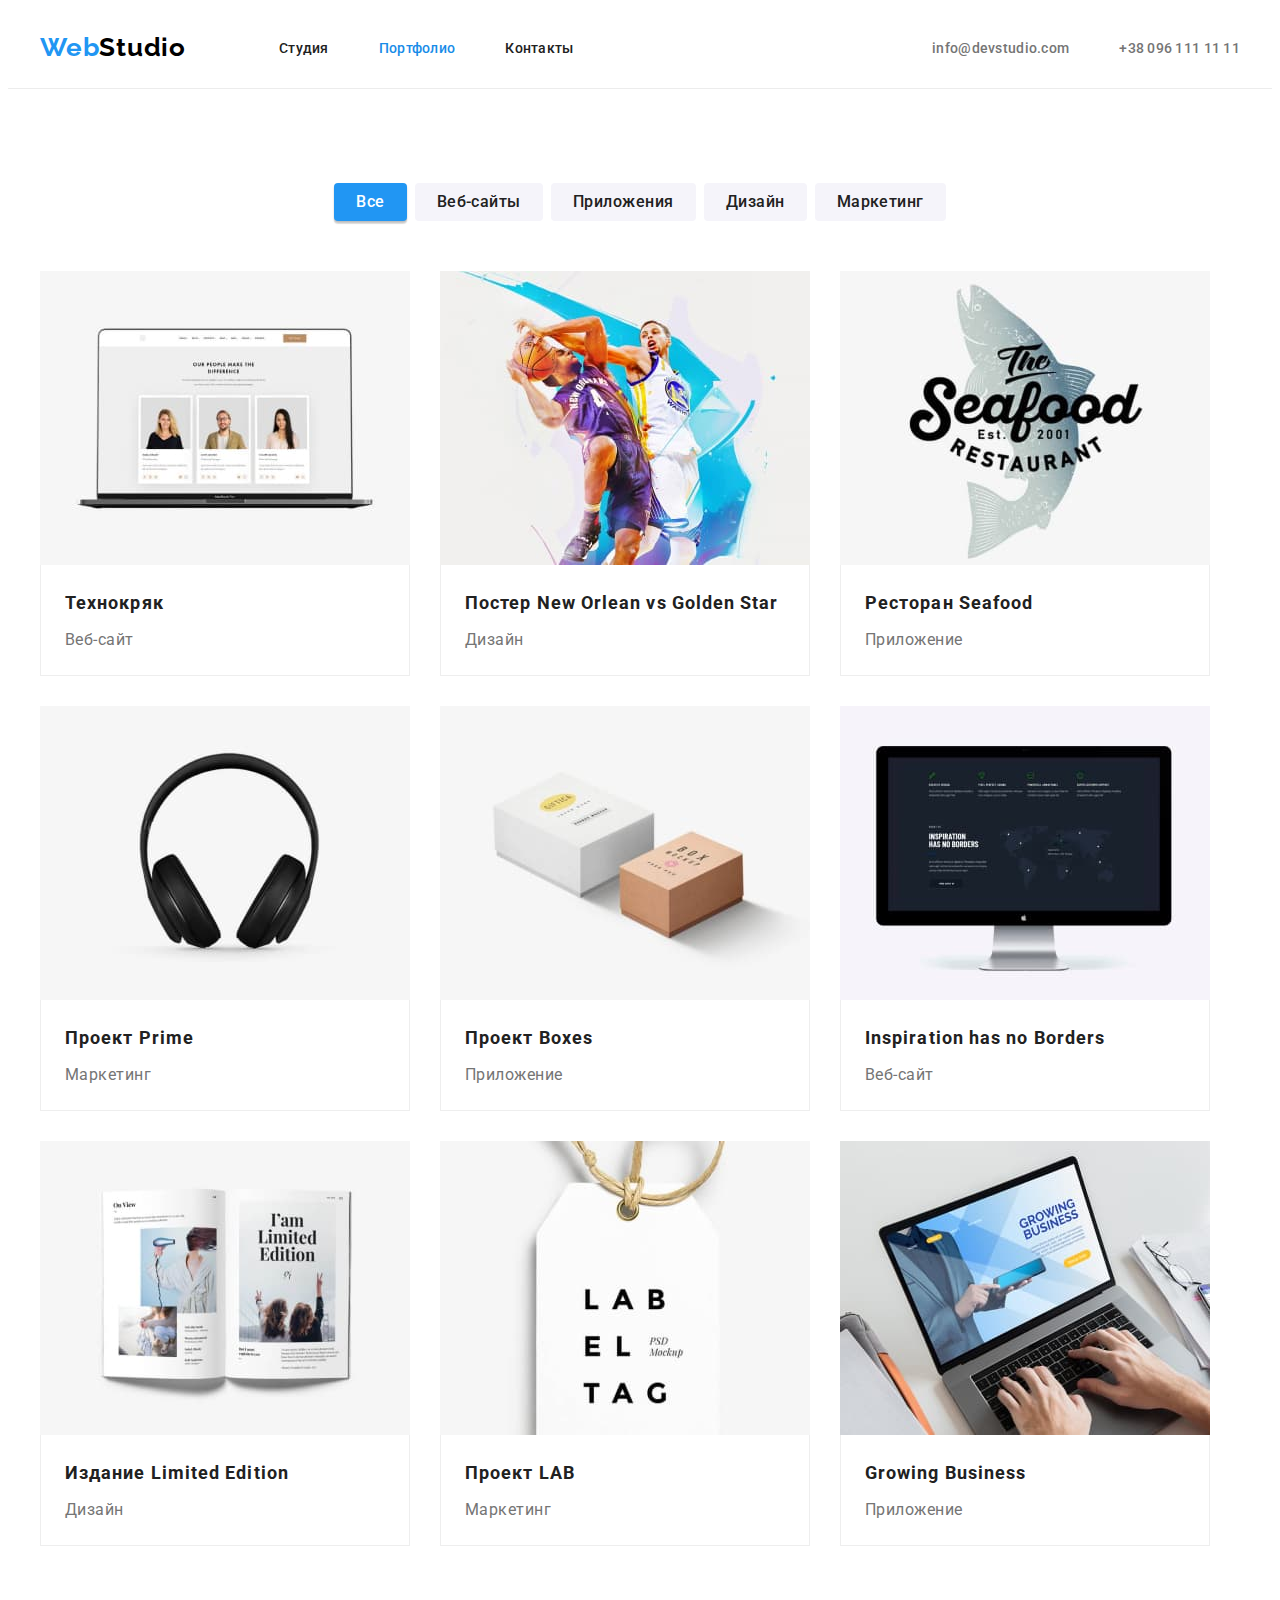
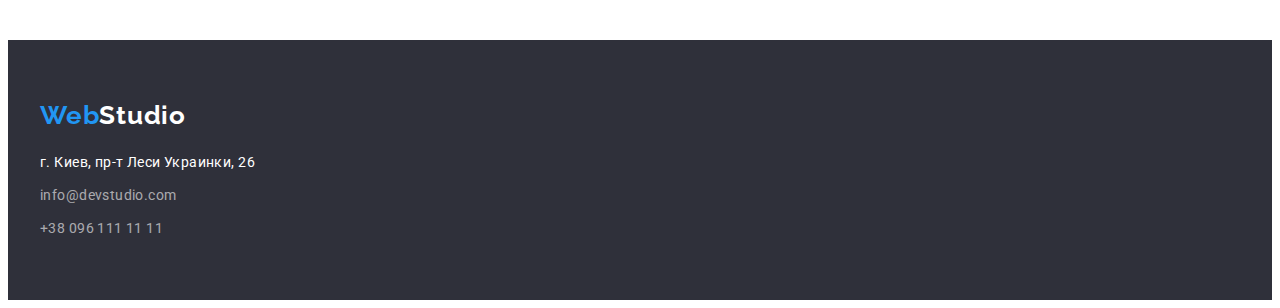
==== portfolio.html @ fa932905 "copy from 3hw" ====
<!DOCTYPE html>
<html lang="ru">
  <head>
    <meta charset="UTF-8" />
    <meta http-equiv="X-UA-Compatible" content="IE=edge" />
    <meta name="viewport" content="width=device-width, initial-scale=1.0" />
    <title>Портфолио</title> 
    <link rel="stylesheet" href="https://cdnjs.cloudflare.com/ajax/libs/modern-normalize/1.1.0/modern-normalize.min.css" integrity="sha512-wpPYUAdjBVSE4KJnH1VR1HeZfpl1ub8YT/NKx4PuQ5NmX2tKuGu6U/JRp5y+Y8XG2tV+wKQpNHVUX03MfMFn9Q==" crossorigin="anonymous" referrerpolicy="no-referrer" />
    <link rel="preconnect" href="https://fonts.googleapis.com" />
    <link rel="preconnect" href="https://fonts.gstatic.com" crossorigin />
    <link
      href="https://fonts.googleapis.com/css2?family=Raleway:wght@700&family=Roboto:wght@400;500;700&display=swap"
      rel="stylesheet"
    />
   
    <link rel="stylesheet" href="./css/styles.css" />
  </head>
  <body>
    <!-- Хедер -->
    <header class="header">
      <div class="container header-container">
        <nav class="navigation">
         <a href="./index.html" class="logo"
          ><span class="logo-first-part">Web</span>Studio</a
        > 
        <ul class="navigation-list list">
          <li class="navigation-item">
            <a href="./index.html" class="navigation-link">Студия</a>
          </li>
          <li class="navigation-item">
            <a href="./portfolio.html" class="navigation-link active-page">Портфолио</a>
          </li>
          <li class="navigation-item">
            <a href="" class="navigation-link">Контакты</a>
          </li>
        </ul>
      </nav>
      <ul class="navigation-list-mail list">
        <li class="navigation-item-mail">
          <a href="mailto:info@devstudio.com" class="navigation-link-mail">info@devstudio.com</a>
        </li>
        <li class="navigation-item-mail">
          <a href="tel:+380961111111" class="navigation-link-mail">+38 096 111 11 11</a>
        </li>
    </ul>
  </div>
    </header>
    <!--Список услуг-->
    <main >
      <section class="filtres section">
        
        <h1 hidden>Список услуг</h1>
          <ul class="filtres-list list">
            <li class="filtres-item"><button type="button" class="filtres-btn current-btn">Все</button></li>
            <li class="filtres-item"><button type="button" class="filtres-btn">Веб-сайты</button></li>
            <li class="filtres-item"><button type="button" class="filtres-btn">Приложения</button></li>
            <li class="filtres-item"><button type="button" class="filtres-btn">Дизайн</button></li>
            <li class="filtres-item"><button type="button" class="filtres-btn">Маркетинг</button></li>
        </ul>
        <div class="container">
        <ul class="portfolio-list list">
          <li class="portfolio-item">
            <a href="" class="portfolio-link">
              <img
                src="./images/portfolio-img1.jpg"
                alt="веб сайт Технокряк"
                width="370"
                height="294"
                class="services-img"
              />
              <div class="container-services-img">
              <h2 class="portfolio-title">Технокряк</h2>
              <p class="portfolio-text">Веб-сайт</p>
            </div>
            </a>
          </li>
          <li class="portfolio-item">
            <a href="" class="portfolio-link">
              <img
                src="./images/portfolio-img2.jpg"
                alt="Постер Нового Орлеана"
                width="370"
                height="294"
                class="services-img"
              />
              <div class="container-services-img">
              <h2 class="portfolio-title">Постер <span lang="en">New Orlean vs Golden Star</span></h2>
              <p class="portfolio-text">Дизайн</p>
            </div>
            </a>
          </li>
          <li class="portfolio-item">
            <a href="" class="portfolio-link">
              <img
                src="./images/portfolio-img3.jpg"
                alt="Ресторан морской еды"
                width="370"
                height="294"
                class="services-img"
              />
              <div class="container-services-img">
              <h2 class="portfolio-title">Ресторан <span lang="en">Seafood</span></h2>
              <p class="portfolio-text">Приложение</p>
            </div>
            </a>
          </li>
          <li class="portfolio-item">
            <a href="" class="portfolio-link">
              <img
                src="./images/portfolio-img4.jpg"
                alt="проект прайм"
                width="370"
                height="294"
                class="services-img"
              />
              <div class="container-services-img">
              <h2 class="portfolio-title">Проект <span lang="en">Prime</span></h2>
              <p class="portfolio-text">Маркетинг</p>
            </div>
            </a>
          </li>
          <li class="portfolio-item">
            <a href="" class="portfolio-link">
              <img
                src="./images/portfolio-img5.jpg"
                alt="проект боксу"
                width="370"
                height="294"
                class="services-img"
              />
              <div class="container-services-img">
              <h2 class="portfolio-title">Проект <span lang="en">Boxes</span></h2>
              <p class="portfolio-text">Приложение</p>
            </div>
            </a>
          </li>
          <li class="portfolio-item">
            <a href="" class="portfolio-link">
              <img
                src="./images/portfolio-img6.jpg"
                alt="проект веб-сайту"
                width="370"
                height="294"
                class="services-img"
              />
              <div class="container-services-img">
              <h2 lang="en" class="portfolio-title">Inspiration has no Borders</h2>
              <p class="portfolio-text">Веб-сайт</p>
            </div>
            </a>
          </li>
          <li class="portfolio-item">
            <a href="" class="portfolio-link">
              <img
                src="./images/portfolio-img7.jpg"
                alt="Дизайн издания"
                width="370"
                height="294"
                class="services-img"
              />
              <div class="container-services-img">
              <h2 class="portfolio-title">Издание <span lang="en">Limited Edition</span></h2>
              <p class="portfolio-text">Дизайн</p>
            </div>
            </a>
          </li>
          <li class="portfolio-item">
            <a href="" class="portfolio-link">
              <img
                src="./images/portfolio-img8.jpg"
                alt="проект ЛАБ"
                width="370"
                height="294"
                class="services-img"
              />
              <div class="container-services-img">
              <h2 class="portfolio-title">Проект <span lang="en">LAB</span></h2>
              <p class="portfolio-text">Маркетинг</p>
            </div>
            </a>
          </li>
          <li class="portfolio-item">
            <a href="" class="portfolio-link">
              <img
                src="./images/portfolio-img9.jpg"
                alt="проект ЛАБ"
                width="370"
                height="294"
                class="services-img"
              />
              <div class="container-services-img">
              <h2 lang="en" class="portfolio-title">Growing Business</h2>
              <p class="portfolio-text">Приложение</p>
            </div>
            </a>
          </li>
        </ul>
      </div>
      </section>
    </main>

    <!-- подвал -->
    <footer class="footer">
      <div class="container">
       <a href="./index.html" class="footer-logo"><span class="logo-first-part">Web</span>Studio</a
         >
         <address class="footer-address">
           <ul class="address-list list">
             <li class="address-item"><p class="address-item-map">г. Киев, пр-т Леси Украинки, 26</p></li>
             <li class="address-item"><a href="mailto:info@devstudio.com" class="address-link-mail" >info@devstudio.com</a></li>
             <li class="address-item"><a href="tel:+380961111111" class="address-link-mail">+38 096 111 11 11</a></li>
           </ul>
         </address>
      </div>
     </footer>
  </body>
</html>
---- css/styles.css ----
:root {
  --logo-text-color: #000000;
  --button-hero-footter-color: #ffffff;
  --accent-color: #2196f3;
  --team-background-color: #f5f4fa;
  --button-color-accent: #188ce8;
  --title-text-color: #212121;
  --text-color: #757575;
  --footer-background-color: #2f303a;
  --footer-color-mail-tel: rgba(255, 255, 255, 0.6);
}

body {
  font-family: "Roboto", sans-serif;
  font-size: 14px;
  color: var(--title-text-color);
  background-color: var(--button-hero-footter-color);
}

h1,
h2,
h3,
h4,
h5,
h6,
p {
  margin: 0;
}

ul {
  margin: 0;
  padding: 0;
}

img {
  display: block;
}

a {
  text-decoration: none;
}

.list {
  list-style: none;
  padding: 0;
}

.section {
  padding-top: 94px;
  padding-bottom: 94px;
}

/* хедер */

.header {
  border-bottom: 1px solid #ECECEC;
}

.container {
  width: 1200px;
  padding: 0 15px;
  margin: 0 auto;
}

.header-container {
  display: flex;
  align-items: center;
}
.navigation {
  display: flex;
  align-items: center;
}

.logo {
  padding-top: 24px;
  padding-bottom: 25px;
  margin-right: 93px;
  font-family: "Raleway", sans-serif;
  font-weight: bold;
  font-size: 26px;
  line-height: calc(31 / 26);
  letter-spacing: 0.03em;
  color: var(--logo-text-color);
}

.logo-first-part {

  color: var(--accent-color);
}

.navigation-list {
  display: flex;

}


.navigation-item + .navigation-item {
  margin-left: 50px;
}

.navigation-link {
  padding-top: 32px;
  padding-bottom: 32px;
  font-weight: 500;
  line-height: calc(16 / 12);
  letter-spacing: 0.02em;
  color: var(--title-text-color);
}

.navigation-link:hover,
.navigation-link:focus {
  color: var(--accent-color);
}

.navigation-list-mail {
  display: flex;
  margin-left: auto;
}

.navigation-item-mail + .navigation-item-mail {
  margin-left: 50px;
}

.navigation-link-mail {
  padding-top: 32px;
  padding-bottom: 32px;
  font-weight: 500;
  line-height: calc(16 / 14);
  letter-spacing: 0.02em;
  color: var(--text-color);
}
.navigation-link-mail:hover,
.navigation-link-mail:focus {
  color: var(--accent-color);
}
.active-page {
  color: var(--button-color-accent);
}

/* Герой */

/* задаємо колір фону, щоб було видно заголовок */

.hero {
  background-color: var(--footer-background-color);
  text-align: center;
  padding-top: 200px;
  padding-bottom: 200px;
}

.hero-title {
  margin-bottom: 30px;
  font-weight: 900;
  font-size: 44px;
  line-height: 1.36;
  letter-spacing: 0.06em;
  text-transform: uppercase;

  color: var(--button-hero-footter-color);
}
.hero-btn {
  padding: 10px 32px;
  min-width: 200px;
  height: 50px;
  font-family: inherit;
  font-weight: 700;
  font-size: 16px;
  line-height: 1.87;
  letter-spacing: 0.06em;
  cursor: pointer;
  border: none;
  background: var(--accent-color);
  box-shadow: 0px 4px 4px rgba(0, 0, 0, 0.15);
  border-radius: 4px;
  color: var(--button-hero-footter-color);
}

.hero-btn:hover,
.hero-btn:focus {
  background-color: var(--button-color-accent);
  color: var(--button-hero-footter-color);
}

/* Особенности */

.features-list {
  display: flex;
  
}

.features-item {
  width: 270px;
}

.features-item + .features-item {
  margin-left: 30px;
}

.features-title {
  font-weight: 700;
  line-height: calc(16 / 14);
  letter-spacing: 0.03em;
  text-transform: uppercase;
}


.features-title {
  margin-bottom: 10px;
}

.features-text {
  font-weight: normal;
  line-height: 1.71;
  letter-spacing: 0.03em;
  color: var(--text-color);
}

/* Работа */

.work-title,
.team-title {
  margin-bottom: 50px;
  text-align: center;
  font-size: 36px;
  font-weight: 700;
  line-height: calc(16 / 14);
  letter-spacing: 0.03em;
}


.work-list {
  display: flex;
}

.work-item + .work-item {
  margin-left: 30px;
}

/* наша команда */

.team {
  background-color: var(--team-background-color);
}


.team-list {
  display: flex;
}

.team-item {
box-shadow: 0px 1px 3px rgba(0, 0, 0, 0.12), 0px 1px 1px rgba(0, 0, 0, 0.14), 0px 2px 1px rgba(0, 0, 0, 0.2);
border-radius: 0px 0px 4px 4px;
  background-color: var(--button-hero-footter-color);
}

.team-item + .team-item {
  margin-left: 30px;
}

.container-team-img {
  padding-top: 30px;
  padding-bottom: 30px;
  text-align: center;
}

.team-name {
  margin-bottom: 10px;
  font-weight: 500;
  font-size: 16px;
  line-height: calc(19 / 15);
  letter-spacing: 0.03em;
}

.team-profession {
  font-size: 16px;
  line-height: calc(19 / 16);
  letter-spacing: 0.03em;
  color: var(--text-color);
}

/* футер */

.footer {
  background-color: var(--footer-background-color);
  padding-top: 60px;
}

.footer-logo {
  font-family: "Raleway", sans-serif;
  font-weight: 700;
  font-size: 26px;
  line-height: calc(31 / 26);
  letter-spacing: 0.03em;
  color: var(--button-hero-footter-color);
}

.address-list {
  margin-top: 20px;
  padding-bottom: 60px;
  font-style: normal;
  font-weight: normal;
  line-height: 1.71;
  letter-spacing: 0.03em;
}

.address-item {
  margin-bottom: 9px;
}
.address-item:last-child {
  margin-bottom: 0;
}

.address-item-map {
 

  color: var(--button-hero-footter-color);
}

.address-link-mail {
  color: var(--footer-color-mail-tel);
}

.address-link-mail:hover,
.address-link-mail:focus {
  color: var(--accent-color);
}

/* портфолио */

.filtres-list {
  display: flex;
  justify-content: center;
}

.filtres-item + .filtres-item {
  margin-left: 8px;
}

.filtres-btn {
  padding: 6px 22px;
  font-family: inherit;
  background-color: var(--team-background-color);
  font-weight: 500;
  font-size: 16px;
  line-height: 1.62;
  text-align: center;
  letter-spacing: 0.03em;
  border: none;
  border-radius: 4px;
  cursor: pointer;
  color: var(--title-text-color);
}

.filtres-btn:hover,
.filtres-btn:focus {
  color: var(--button-hero-footter-color);
  box-shadow: 0px 3px 1px rgba(0, 0, 0, 0.1), 0px 1px 2px rgba(0, 0, 0, 0.08),
    0px 2px 2px rgba(0, 0, 0, 0.12);
  background-color: var(--accent-color);
}

.current-btn {
  color: var(--button-hero-footter-color);
  box-shadow: 0px 3px 1px rgba(0, 0, 0, 0.1), 0px 1px 2px rgba(0, 0, 0, 0.08),
    0px 2px 2px rgba(0, 0, 0, 0.12);
  background-color: var(--accent-color);
}


.filtres-list {
  display: flex;
  margin-bottom: 50px;
}

.portfolio-list {
  display: flex;
  flex-wrap: wrap;
}

.portfolio-item {
width: 370px;
margin-right: 30px;
margin-bottom: 30px;
}

.portfolio-item:nth-child(3n) {
  margin-right: 0;
}

.portfolio-item:nth-last-child(-n+3) {
  margin-bottom: 0;
}

.container-services-img {
  padding: 20px 24px;
  border-right:1px solid #EEEEEE;
  border-bottom:1px solid #EEEEEE;
  border-left:1px solid #EEEEEE;
}

.portfolio-title {
  margin-bottom: 4px;
  font-weight: 700;
  font-size: 18px;
  line-height: 2;
  letter-spacing: 0.06em;
  color: var(--title-text-color);
}


.portfolio-text {
  font-size: 16px;
  line-height: 1.87;
  letter-spacing: 0.03em;
  color: var(--text-color);
}
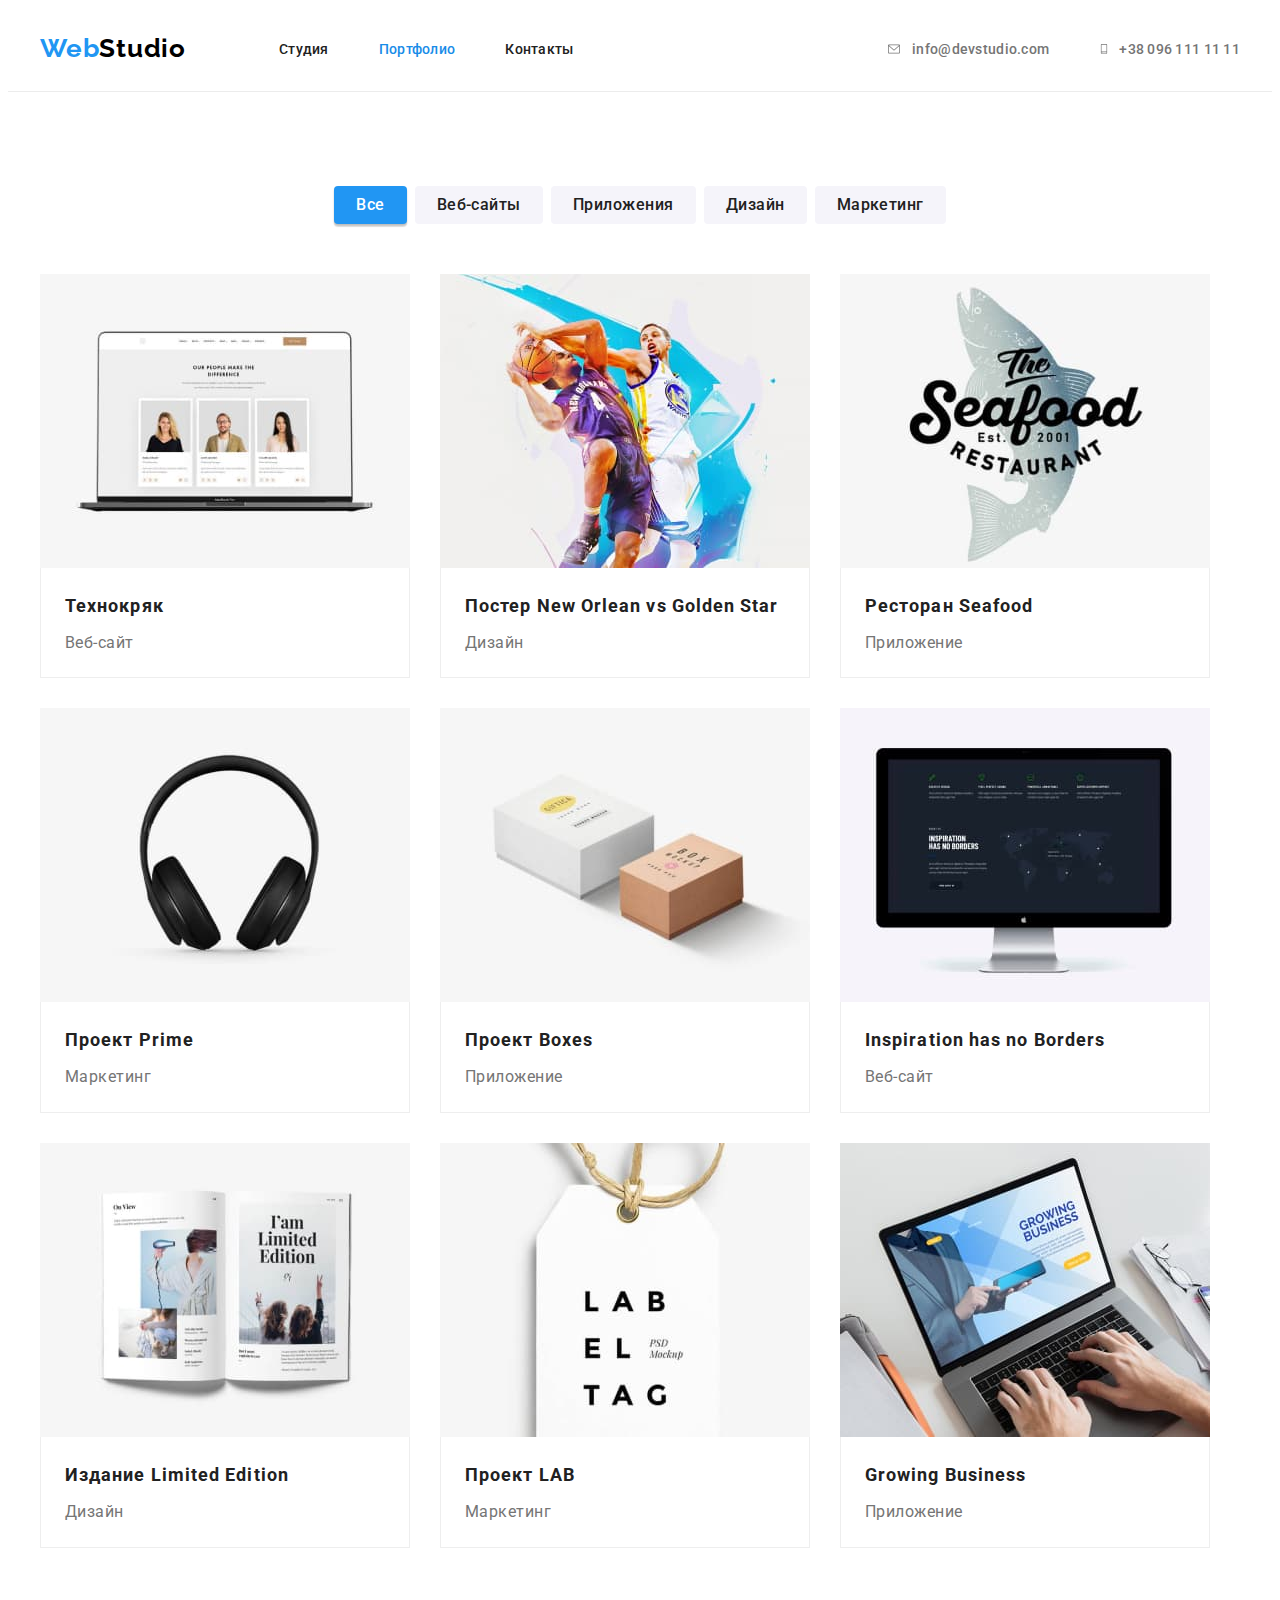
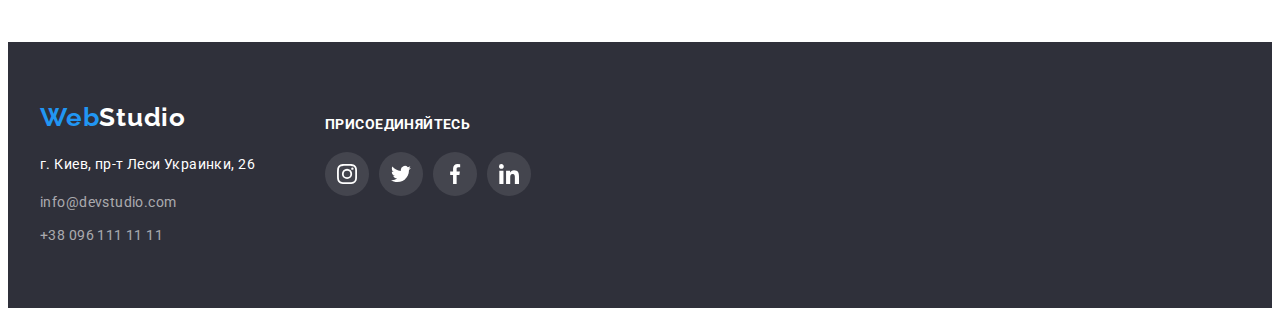
==== commit f8f596d2: "finish" ====
--- a/portfolio.html
+++ b/portfolio.html
@@ -37,18 +37,22 @@
       </nav>
       <ul class="navigation-list-mail list">
         <li class="navigation-item-mail">
-          <a href="mailto:info@devstudio.com" class="navigation-link-mail">info@devstudio.com</a>
+          <a href="mailto:info@devstudio.com" class="navigation-link-mail">
+            <svg class="icon-navigation" width="16" height="12">
+              <use href="./images/icons.svg#icon-envelope"></use></svg>info@devstudio.com</a>
         </li>
         <li class="navigation-item-mail">
-          <a href="tel:+380961111111" class="navigation-link-mail">+38 096 111 11 11</a>
+          <a href="tel:+380961111111" class="navigation-link-mail">
+            <svg class="icon-navigation" width="10" height="16">
+              <use href="./images/icons.svg#icon-smartphone"></use></svg>+38 096 111 11 11</a>
         </li>
-    </ul>
+      </ul>
   </div>
     </header>
     <!--Список услуг-->
     <main >
       <section class="filtres section">
-        
+        <div class="container">
         <h1 hidden>Список услуг</h1>
           <ul class="filtres-list list">
             <li class="filtres-item"><button type="button" class="filtres-btn current-btn">Все</button></li>
@@ -57,7 +61,7 @@
             <li class="filtres-item"><button type="button" class="filtres-btn">Дизайн</button></li>
             <li class="filtres-item"><button type="button" class="filtres-btn">Маркетинг</button></li>
         </ul>
-        <div class="container">
+        
         <ul class="portfolio-list list">
           <li class="portfolio-item">
             <a href="" class="portfolio-link">
@@ -201,17 +205,63 @@
 
     <!-- подвал -->
     <footer class="footer">
-      <div class="container">
-       <a href="./index.html" class="footer-logo"><span class="logo-first-part">Web</span>Studio</a
-         >
-         <address class="footer-address">
-           <ul class="address-list list">
-             <li class="address-item"><p class="address-item-map">г. Киев, пр-т Леси Украинки, 26</p></li>
-             <li class="address-item"><a href="mailto:info@devstudio.com" class="address-link-mail" >info@devstudio.com</a></li>
-             <li class="address-item"><a href="tel:+380961111111" class="address-link-mail">+38 096 111 11 11</a></li>
-           </ul>
-         </address>
+      <div class="container-footer container">
+        <div class="container-logo">
+          <a href="./index.html" class="footer-logo"
+            ><span class="logo-first-part">Web</span>Studio</a
+          >
+          <address class="footer-address">
+            <ul class="address-list list">
+              <li class="address-item">
+                <p class="address-item-map">г. Киев, пр-т Леси Украинки, 26</p>
+              </li>
+              <li class="address-item">
+                <a href="mailto:info@devstudio.com" class="address-link-mail"
+                  >info@devstudio.com</a
+                >
+              </li>
+              <li class="address-item">
+                <a href="tel:+380961111111" class="address-link-mail"
+                  >+38 096 111 11 11</a
+                >
+              </li>
+            </ul>
+          </address>
+        </div>
+        <div class="footer-social">
+          <p class="footer-social-title">присоединяйтесь</p>
+          <ul class="footer-social-list list">
+            <li class="footer-social-item">
+              <a href="" class="footer-social-link">
+                <svg class="footer-social-icon" width="20" height="20">
+                  <use href="./images/icons.svg#icon-instagram"></use>
+                </svg>
+              </a>
+            </li>
+            <li class="footer-social-item">
+              <a href="" class="footer-social-link">
+                <svg class="footer-social-icon" width="20" height="20">
+                  <use href="./images/icons.svg#icon-twitter"></use>
+                </svg>
+              </a>
+            </li>
+            <li class="footer-social-item">
+              <a href="" class="footer-social-link">
+                <svg class="footer-social-icon" width="20" height="20">
+                  <use href="./images/icons.svg#icon-facebook"></use>
+                </svg>
+              </a>
+            </li>
+            <li class="footer-social-item">
+              <a href="" class="footer-social-link">
+                <svg class="footer-social-icon" width="20" height="20">
+                  <use href="./images/icons.svg#icon-linkedin"></use>
+                </svg>
+              </a>
+            </li>
+          </ul>
+        </div>
       </div>
-     </footer>
+    </footer>
   </body>
 </html>
--- a/css/styles.css
+++ b/css/styles.css
@@ -8,6 +8,7 @@
   --text-color: #757575;
   --footer-background-color: #2f303a;
   --footer-color-mail-tel: rgba(255, 255, 255, 0.6);
+  --color-link: #afb1b8;
 }
 
 body {
@@ -22,8 +23,7 @@
 h3,
 h4,
 h5,
-h6,
-p {
+h6 {
   margin: 0;
 }
 
@@ -34,6 +34,8 @@
 
 img {
   display: block;
+  max-width: 100%;
+  height: auto;
 }
 
 a {
@@ -53,7 +55,7 @@
 /* хедер */
 
 .header {
-  border-bottom: 1px solid #ECECEC;
+  border-bottom: 1px solid #ececec;
 }
 
 .container {
@@ -84,21 +86,19 @@
 }
 
 .logo-first-part {
-
   color: var(--accent-color);
 }
 
 .navigation-list {
   display: flex;
-
-}
-
+}
 
 .navigation-item + .navigation-item {
   margin-left: 50px;
 }
 
 .navigation-link {
+  display: block;
   padding-top: 32px;
   padding-bottom: 32px;
   font-weight: 500;
@@ -122,6 +122,9 @@
 }
 
 .navigation-link-mail {
+  display: flex;
+  align-items: center;
+  justify-content: center;
   padding-top: 32px;
   padding-bottom: 32px;
   font-weight: 500;
@@ -132,7 +135,14 @@
 .navigation-link-mail:hover,
 .navigation-link-mail:focus {
   color: var(--accent-color);
-}
+  fill: var(--accent-color);
+}
+.icon-navigation {
+  display: flex;
+  margin-right: 10px;
+  fill: currentColor;
+}
+
 .active-page {
   color: var(--button-color-accent);
 }
@@ -144,10 +154,28 @@
 .hero {
   background-color: var(--footer-background-color);
   text-align: center;
+}
+
+.background-hero {
+  max-width: 1600px;
+  height: 600px;
+  margin-left: auto;
+  margin-right: auto;
+  background-image: linear-gradient(
+      to right,
+      rgba(47, 48, 58, 0.4),
+      rgba(47, 48, 58, 0.4)
+    ),
+    url("../images/background-team.jpg");
+  background-repeat: no-repeat;
+  background-position: center;
+  background-size: cover;
+}
+
+.container-hero {
   padding-top: 200px;
   padding-bottom: 200px;
 }
-
 .hero-title {
   margin-bottom: 30px;
   font-weight: 900;
@@ -169,7 +197,7 @@
   letter-spacing: 0.06em;
   cursor: pointer;
   border: none;
-  background: var(--accent-color);
+  background-color: var(--accent-color);
   box-shadow: 0px 4px 4px rgba(0, 0, 0, 0.15);
   border-radius: 4px;
   color: var(--button-hero-footter-color);
@@ -178,22 +206,27 @@
 .hero-btn:hover,
 .hero-btn:focus {
   background-color: var(--button-color-accent);
-  color: var(--button-hero-footter-color);
 }
 
 /* Особенности */
 
 .features-list {
   display: flex;
-  
-}
-
-.features-item {
-  width: 270px;
 }
 
 .features-item + .features-item {
   margin-left: 30px;
+}
+
+.features-background-icon {
+  display: flex;
+  width: 270px;
+  height: 120px;
+  border-radius: 4px;
+  margin-bottom: 30px;
+  background-color: var(--team-background-color);
+  justify-content: center;
+  align-items: center;
 }
 
 .features-title {
@@ -203,12 +236,12 @@
   text-transform: uppercase;
 }
 
-
 .features-title {
   margin-bottom: 10px;
 }
 
 .features-text {
+  margin: 0;
   font-weight: normal;
   line-height: 1.71;
   letter-spacing: 0.03em;
@@ -217,8 +250,13 @@
 
 /* Работа */
 
+.work-section {
+  padding-bottom: 94px;
+}
+
 .work-title,
-.team-title {
+.team-title,
+.clients-title {
   margin-bottom: 50px;
   text-align: center;
   font-size: 36px;
@@ -227,7 +265,6 @@
   letter-spacing: 0.03em;
 }
 
-
 .work-list {
   display: flex;
 }
@@ -242,14 +279,14 @@
   background-color: var(--team-background-color);
 }
 
-
 .team-list {
   display: flex;
 }
 
 .team-item {
-box-shadow: 0px 1px 3px rgba(0, 0, 0, 0.12), 0px 1px 1px rgba(0, 0, 0, 0.14), 0px 2px 1px rgba(0, 0, 0, 0.2);
-border-radius: 0px 0px 4px 4px;
+  box-shadow: 0px 1px 3px rgba(0, 0, 0, 0.12), 0px 1px 1px rgba(0, 0, 0, 0.14),
+    0px 2px 1px rgba(0, 0, 0, 0.2);
+  border-radius: 0px 0px 4px 4px;
   background-color: var(--button-hero-footter-color);
 }
 
@@ -272,10 +309,69 @@
 }
 
 .team-profession {
+  margin-top: 0;
+  margin-bottom: 16px;
   font-size: 16px;
   line-height: calc(19 / 16);
   letter-spacing: 0.03em;
   color: var(--text-color);
+}
+
+.team-social-list {
+  display: flex;
+  justify-content: center;
+  align-items: center;
+}
+
+.team-social-item + .team-social-item {
+  margin-left: 10px;
+}
+
+.team-social-link {
+  width: 44px;
+  height: 44px;
+  border-radius: 50%;
+  display: flex;
+  justify-content: center;
+  align-items: center;
+  fill: var(--color-link);
+}
+
+
+
+.team-social-link:hover {
+  background-color: var(--accent-color);
+  fill: var(--button-hero-footter-color);
+}
+
+/* Секция 5 */
+
+.clients-list {
+  display: flex;
+  align-items: center;
+  justify-content: center;
+}
+
+.clients-item + .clients-item {
+  margin-left: 30px;
+}
+
+.client-link {
+  display: flex;
+  width: 170px;
+  height: 92px;
+  align-items: center;
+  justify-content: center;
+  border: 1px solid var(--color-link);
+  box-sizing: border-box;
+  border-radius: 4px;
+  fill: var(--color-link);
+}
+
+.client-link:hover,
+.client-link:focus {
+  border-color: var(--accent-color);
+  fill: var(--accent-color);
 }
 
 /* футер */
@@ -283,9 +379,22 @@
 .footer {
   background-color: var(--footer-background-color);
   padding-top: 60px;
+  padding-bottom: 60px;
+ 
+}
+
+.container-footer {
+  display: flex;
+  
+}
+
+.container-logo {
+  margin-right: 70px;
+  
 }
 
 .footer-logo {
+  
   font-family: "Raleway", sans-serif;
   font-weight: 700;
   font-size: 26px;
@@ -295,8 +404,8 @@
 }
 
 .address-list {
+
   margin-top: 20px;
-  padding-bottom: 60px;
   font-style: normal;
   font-weight: normal;
   line-height: 1.71;
@@ -306,13 +415,13 @@
 .address-item {
   margin-bottom: 9px;
 }
+
 .address-item:last-child {
   margin-bottom: 0;
 }
 
 .address-item-map {
- 
-
+  margin-top: 0;
   color: var(--button-hero-footter-color);
 }
 
@@ -323,6 +432,46 @@
 .address-link-mail:hover,
 .address-link-mail:focus {
   color: var(--accent-color);
+}
+
+.footer-social-list {
+  display: flex;
+}
+.footer-social-title {
+  font-weight: 700;
+  line-height: calc(16 / 14);
+  letter-spacing: 0.03em;
+  text-transform: uppercase;
+  color: var(--button-hero-footter-color);
+  margin-bottom: 20px;
+}
+
+.footer-social-list {
+display: flex;
+justify-content: center;
+align-items: center;
+
+}
+
+.footer-social-item + .footer-social-item {
+  margin-left: 10px;
+}
+
+.footer-social-link {
+  width: 44px;
+  height: 44px;
+  border-radius: 50%;
+  display: flex;
+  justify-content: center;
+  align-items: center;
+  background-color: rgba(255, 255, 255, 0.1);
+  fill: var(--button-hero-footter-color);
+
+}
+
+.footer-social-link:hover,
+.footer-social-link:focus {
+  background-color: var(--accent-color);
 }
 
 /* портфолио */
@@ -366,7 +515,6 @@
   background-color: var(--accent-color);
 }
 
-
 .filtres-list {
   display: flex;
   margin-bottom: 50px;
@@ -378,24 +526,31 @@
 }
 
 .portfolio-item {
-width: 370px;
-margin-right: 30px;
-margin-bottom: 30px;
+  width: 370px;
+  margin-right: 30px;
+  margin-bottom: 30px;
 }
 
 .portfolio-item:nth-child(3n) {
   margin-right: 0;
 }
 
-.portfolio-item:nth-last-child(-n+3) {
+.portfolio-item:nth-last-child(-n + 3) {
   margin-bottom: 0;
+}
+
+.portfolio-item:hover,
+.portfolio-item:focus {
+  box-shadow: 6px 1px 4px rgba(0, 0, 0, 0.16), 4px 0px 4px rgba(0, 0, 0, 0.06),
+    1px 0px 1px rgba(0, 0, 0, 0.12);
+  background-color: var(--accent-color);
 }
 
 .container-services-img {
   padding: 20px 24px;
-  border-right:1px solid #EEEEEE;
-  border-bottom:1px solid #EEEEEE;
-  border-left:1px solid #EEEEEE;
+  border-right: 1px solid #eeeeee;
+  border-bottom: 1px solid #eeeeee;
+  border-left: 1px solid #eeeeee;
 }
 
 .portfolio-title {
@@ -407,8 +562,9 @@
   color: var(--title-text-color);
 }
 
-
 .portfolio-text {
+  margin-top: 0;
+  margin-bottom: 0;
   font-size: 16px;
   line-height: 1.87;
   letter-spacing: 0.03em;
